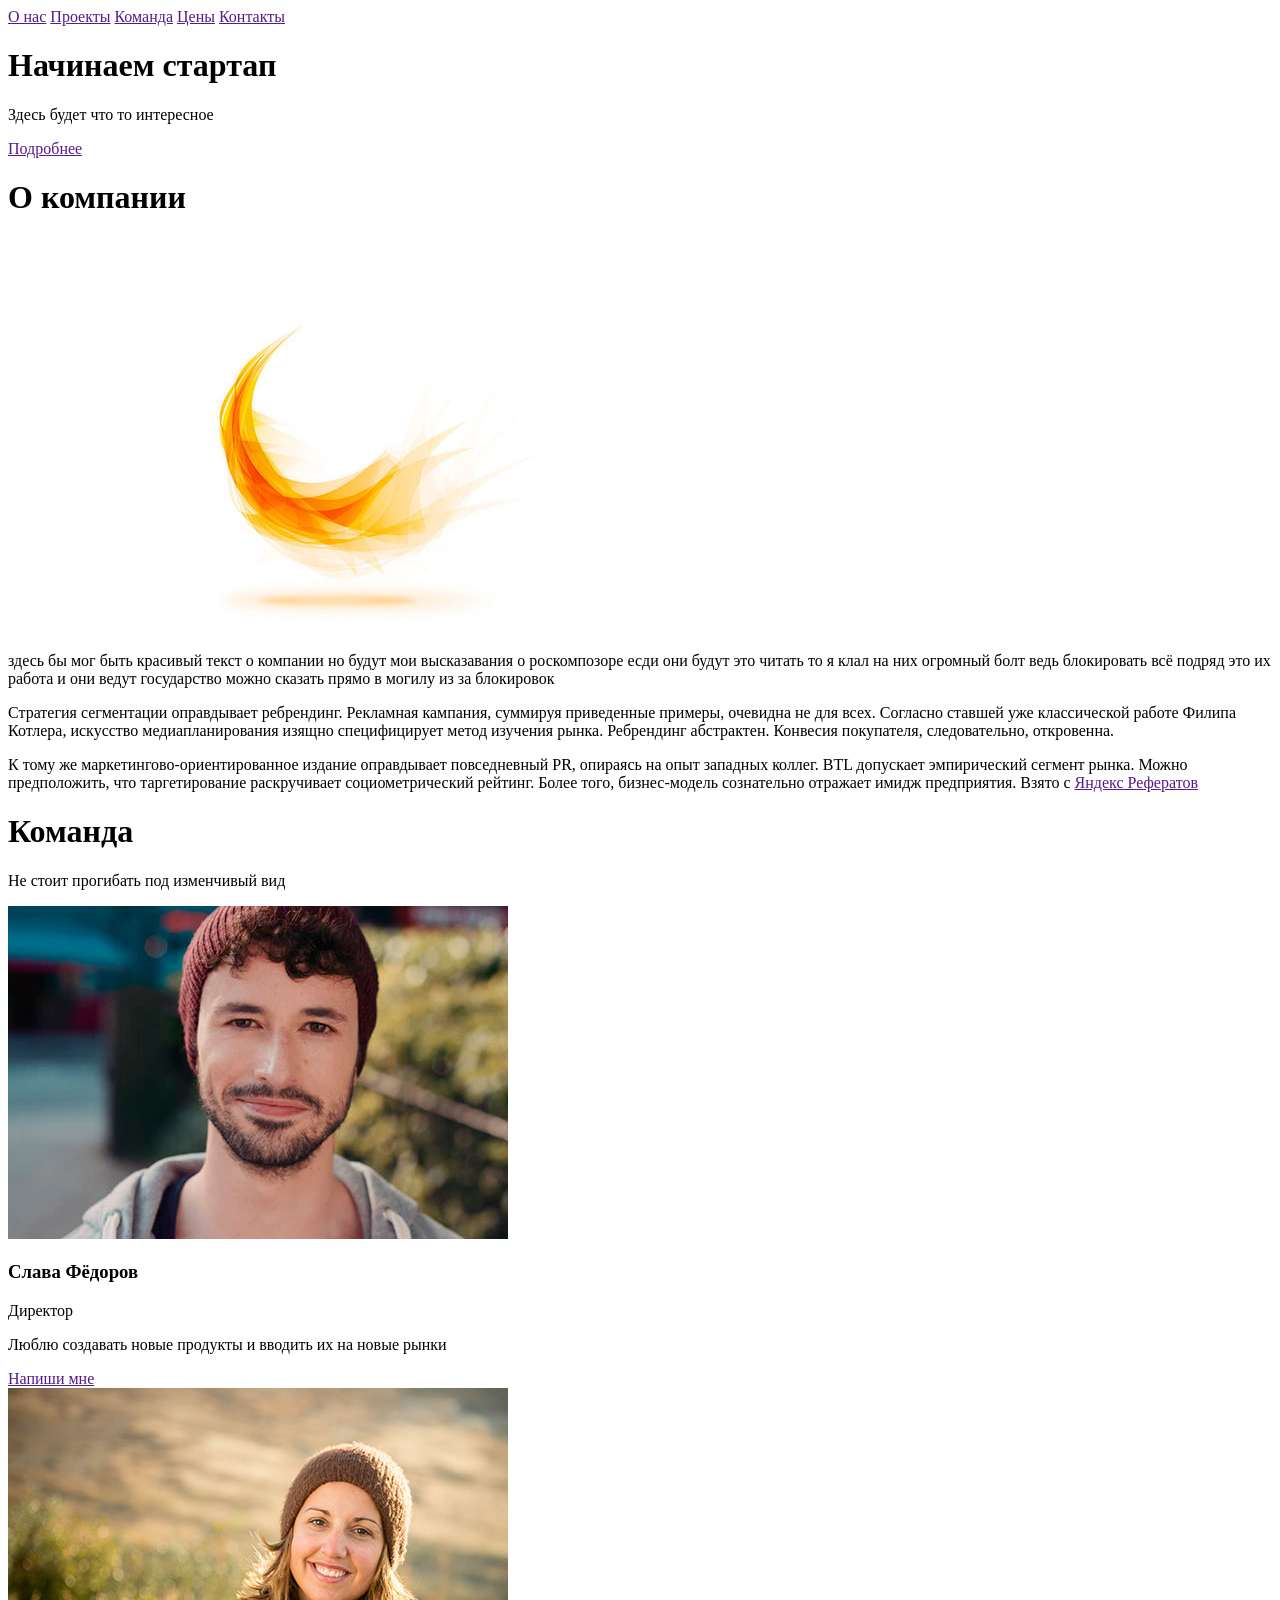
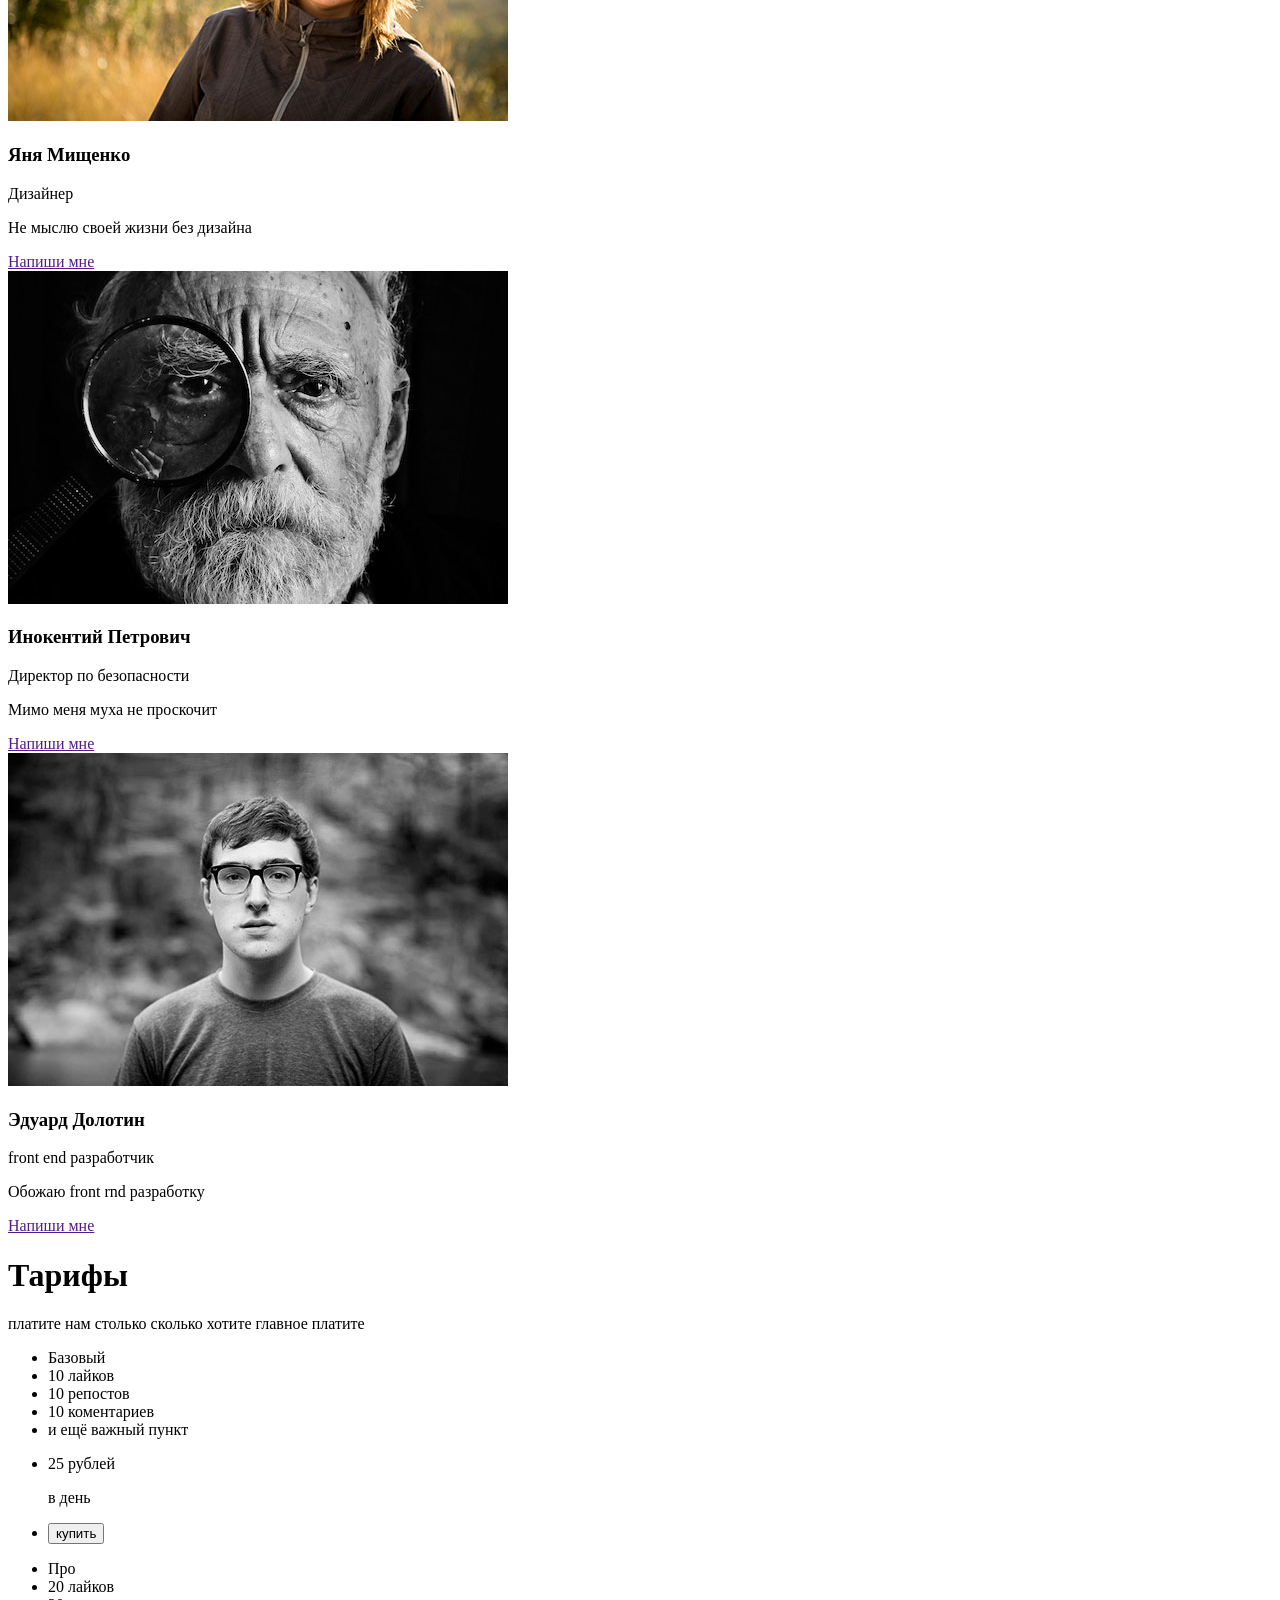
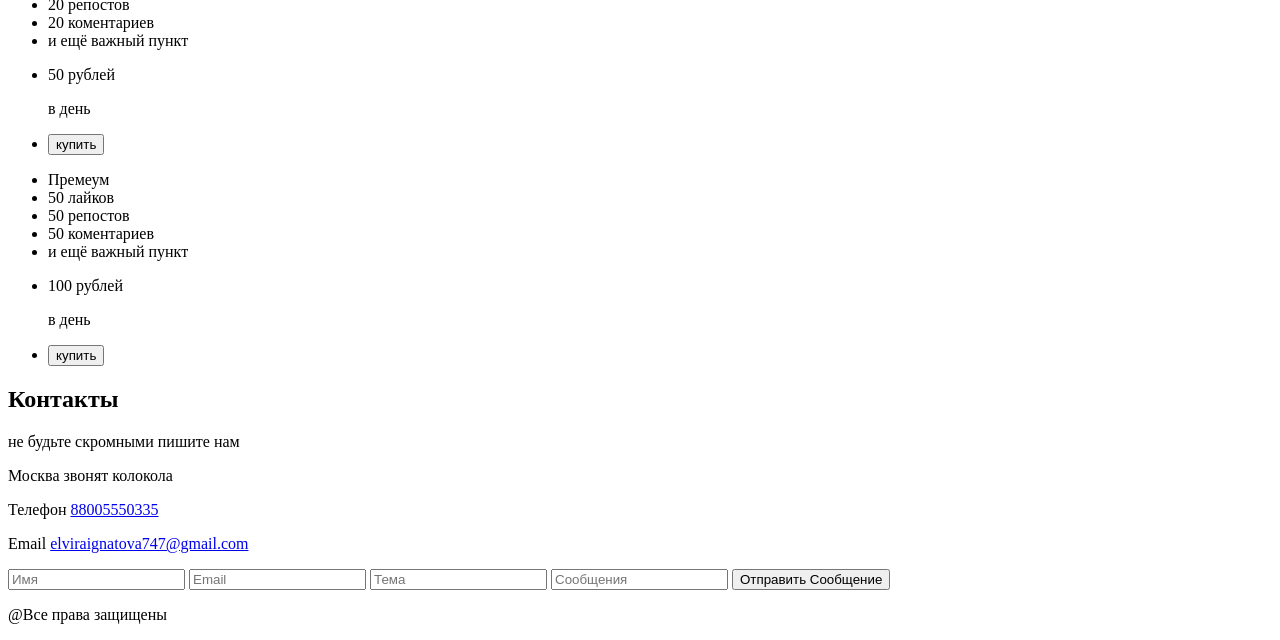
==== index.html @ c7207588 "Rename .html to index.html" ====
<!DOCTYPE html>
<html lang="en">
<head>
    <meta charset="UTF-8">
    <meta name="viewport" content="width=device-width, initial-scale=1.0">
    <title>Document</title>
    <link rel="stylesheet" href=".css">
</head>
<body>
    <div class="menu">
        <a href="">О нас</a>
        <a href="">Проекты</a>
        <a href="">Команда</a>
        <a href="">Цены</a>
        <a href="">Контакты</a>

    </div>
    <div class="header">
        <H1>Начинаем стартап</H1>
        <p>Здесь будет что то интересное</p>
        <a href="">Подробнее</a>
        




    </div>
    <div class="abaut">
        <h1>О компании</h1>
        <img src="images/e.jpg" alt="">
        <p>здесь бы мог быть красивый текст о компании но будут мои высказавания о роскомпозоре есди они будут это читать то я клал на них огромный болт ведь блокировать всё подряд это их работа и они ведут государство можно сказать прямо в могилу из за блокировок</p>
        <p>Стратегия сегментации оправдывает ребрендинг. Рекламная кампания, суммируя приведенные примеры, очевидна не для всех. Согласно ставшей уже классической работе Филипа Котлера, искусство медиапланирования изящно специфицирует метод изучения рынка. Ребрендинг абстрактен. Конвесия покупателя, следовательно, откровенна.</p>
        <p>К тому же маркетингово-ориентированное издание оправдывает повседневный PR, опираясь на опыт западных коллег. BTL допускает эмпирический сегмент рынка. Можно предположить, что таргетирование раскручивает социометрический рейтинг. Более того, бизнес-модель сознательно отражает имидж предприятия. Взято с <a href="">Яндекс Рефератов</a></p>
    </div>
    <div class="teamfortress">
        <h1>Команда</h1>
        <p>Не стоит прогибать под изменчивый вид</p>
        <div class="member"> 
            <img src="images/p.jpg" alt="">
            <h3>Слава Фёдоров</h3>
            <p class="pozition">Директор</p>
            <p>Люблю создавать новые продукты и вводить их на новые рынки</p>
            <a href="">Напиши мне</a>
        </div>
        <div class="member"> 
            <img src="images/p1.jpg" alt="">
            <h3>Яня Мищенко</h3>
            <p class="pozition">Дизайнер</p>
            <p>Не мыслю своей жизни без дизайна</p>
            <a href="">Напиши мне</a>
        </div>
        <div class="member"> 
            <img src="images/i.jpg" alt="">
            <h3>Инокентий Петрович</h3>
            <p class="pozition">Директор по безопасности</p>
            <p>Мимо меня муха не проскочит</p>
            <a href="">Напиши мне</a>
        </div>
         <div class="member"> 
            <img src="images/2.jpg" alt="">
            <h3>Эдуард Долотин</h3>
            <p class="pozition">front end разработчик</p>
            <p>Обожаю front rnd разработку</p>
            <a href="">Напиши мне</a>
        </div>


    </div>
    <div class="tariffs">
        <h1>Тарифы</h1>
        <p>платите нам столько сколько хотите главное платите</p>
        <ul class="tarif">
            <li class="tarifsname">Базовый</li>
            <li> <span>10</span> лайков</li>
            <li> <span>10</span> репостов</li>
            <li> <span>10</span> коментариев</li>
            <li> <span>и ещё важный </span> пункт</li>
            <li>
                <p class="price">25 рублей</p>
                <p class="time">в день</p>
            </li>
            <li><button>купить</button></li>

        </ul>
           <ul class="tarif">
            <li class="tarifpro">Про</li>
            <li> <span>20</span> лайков</li>
            <li> <span>20</span> репостов</li>
            <li> <span>20</span> коментариев</li>
            <li> <span>и ещё важный</span> пункт</li>
            <li>
                <p class="price">50 рублей</p>
                <p class="time">в день</p>
            </li>
            <li><button>купить</button></li>

        </ul>
        </ul>
           <ul class="tarif">
            <li class="tarifsname">Премеум</li>
            <li> <span>50</span> лайков </li>
            <li> <span>50</span> репостов</li>
            <li> <span>50</span> коментариев</li>
            <li> <span>и ещё важный </span> пункт</li>
            <li>
                <p class="price">100 рублей</p>
                <p class="time">в день</p>
            </li>
            <li><button>купить</button></li>

        </ul>



    </div>
    <div id="contact">
        <h2>Контакты</h2>
        <p>не будьте скромными пишите нам</p>
        <p class="contactinfo contactcity">Москва звонят колокола</p>
        <P class="contactinfo contactphone">Телефон <a href="tel:88005550535">88005550335</a></p>
        <p class="contactinfo contactemail">Email <a href="mailto:elviraignatova747@gmail.com">elviraignatova747@gmail.com</a></p>
        <form action="">
            <input type="text" placeholder="Имя">
            <input type="email" placeholder="Email">
            <input type="text" placeholder="Тема">
            <input type="text" placeholder="Сообщения">
            <Button>Отправить Сообщение</Button> 

        </form>









    </div>
    <div class="parovozik">
        <p>@Все права защищены</p>




    </div>
    
    
</body>
</html>
---- .css ----
.menu{
    
    
    text-align: center;

}
.menu a{
    color: black;
    text-decoration: none;
    width: 100px;
    display: inline-block;
    padding:10px;


}
.menu a:hover{
    background-color:#CCC;
    
}
.header {
    background-image: url(images/s.png);
    background-repeat: no-repeat;
    background-size: cover;
    padding: 200px 0px;
    text-align: center;
    color: white;
}

.header a {
    background-color: white;
    border-radius: 10px;
    width: 10px;
    padding: 15px 20px;
    color: black;
    text-decoration: none;

}
.header p{
    margin: 40px 0px ;
}
.abaut h1 {
    text-align: center;   

} 
.abaut img {
    float: right;
    width: 400px;






}
.abaut{
    width: 70%;
    margin: 0 auto ;
    margin-top: 50px;
    
}
.pozition{
    color: gray;
}
.member{
    width: 20%;
    display: inline-block;
    border: 1px black solid;
    margin: 10px 10px;
    text-align: left;
    padding: 32px;
    box-shadow:0 0 7px 1px gray;
    min-width: 200px;
    

}
.member img{
    width: 100%;
}
.teamfortress{
    text-align: center;
    margin-top: 100px;    
    

}
.member a{
    color: white;
    background-color: #1bc9c1; ;
    width: 100%;
    display: inline-block;
    text-align: center;
    text-decoration: none;
    padding: 10px 0px;
    border-radius: 10px;
}
.tarif {
    display: inline-block;
    background-color: white;
    color: black;
    width: 30%;
    list-style: none;
    padding: 0px;
    margin: 0px 15px;
    min-width: 250px;
    
    
}
.tariffs{
    background-color: dimgray;
    text-align: center;
    color: white;
    padding: 50px 0px;
}
.tarif li{
    border-bottom:1px rgb(201, 197, 197) solid ;
    padding: 10px 0px;

}
.tariffs  .tarifsname {
    background-color: black;
    color: white;
    padding: 25px 0px;
    font-size: 25px;

}
.tariffs .tarifpro{
    background-color: rgb(6, 75, 87);
    color: white;
    padding:30px 0px ;
    font-size: 30px;
}
.price{
    font-weight:bold ;
    font-size: 30px;



}
.time{
    color: gray;
}
.tarif button{
    background-color: rgb(0, 0, 0);
    color: white;
    padding: 10px 25px;
    border-radius: 10px;




}
span{
    font-weight:bold ;
}
.tarif li:last-child{
    background-color:rgba(241, 241, 241, 0.87) ;
}
#contact{

    background-color:#f1f1f1 ; 
    text-align: center;
    padding: 40px 0px;


}
.contactcity{
    background-image: url(images/f.png);

}
.contactphone{
    background-image: url(images/.png);

}
.contactemail{
    background-image: url(images/l.png);

}
.contactinfo{
    background-repeat: no-repeat;
    text-align: left;
    background-size: 18px 18px;
    padding-left: 30px;
    margin-left: 5%;


}
#contact input{
    width: 90% ;
    padding: 8px;
    margin-top:10px;

}
#contact button{
    background-color: rgb(0, 0, 0);
    color: white;
    padding: 10px 25px;
    border-radius: 10px;
    margin-top: 17px;
     


}
#contact button:hover{
    background-color: white;
    color: black;



}    
.parovozik p{
    color: white;
    background-color: black;
    ;
    margin: 0px;
}
body{
    margin: 0px;
}








@media(max-width:575px){
   
    .menu{
        position: fixed;
        background-color: white;
        opacity: 0.7;
    }
}
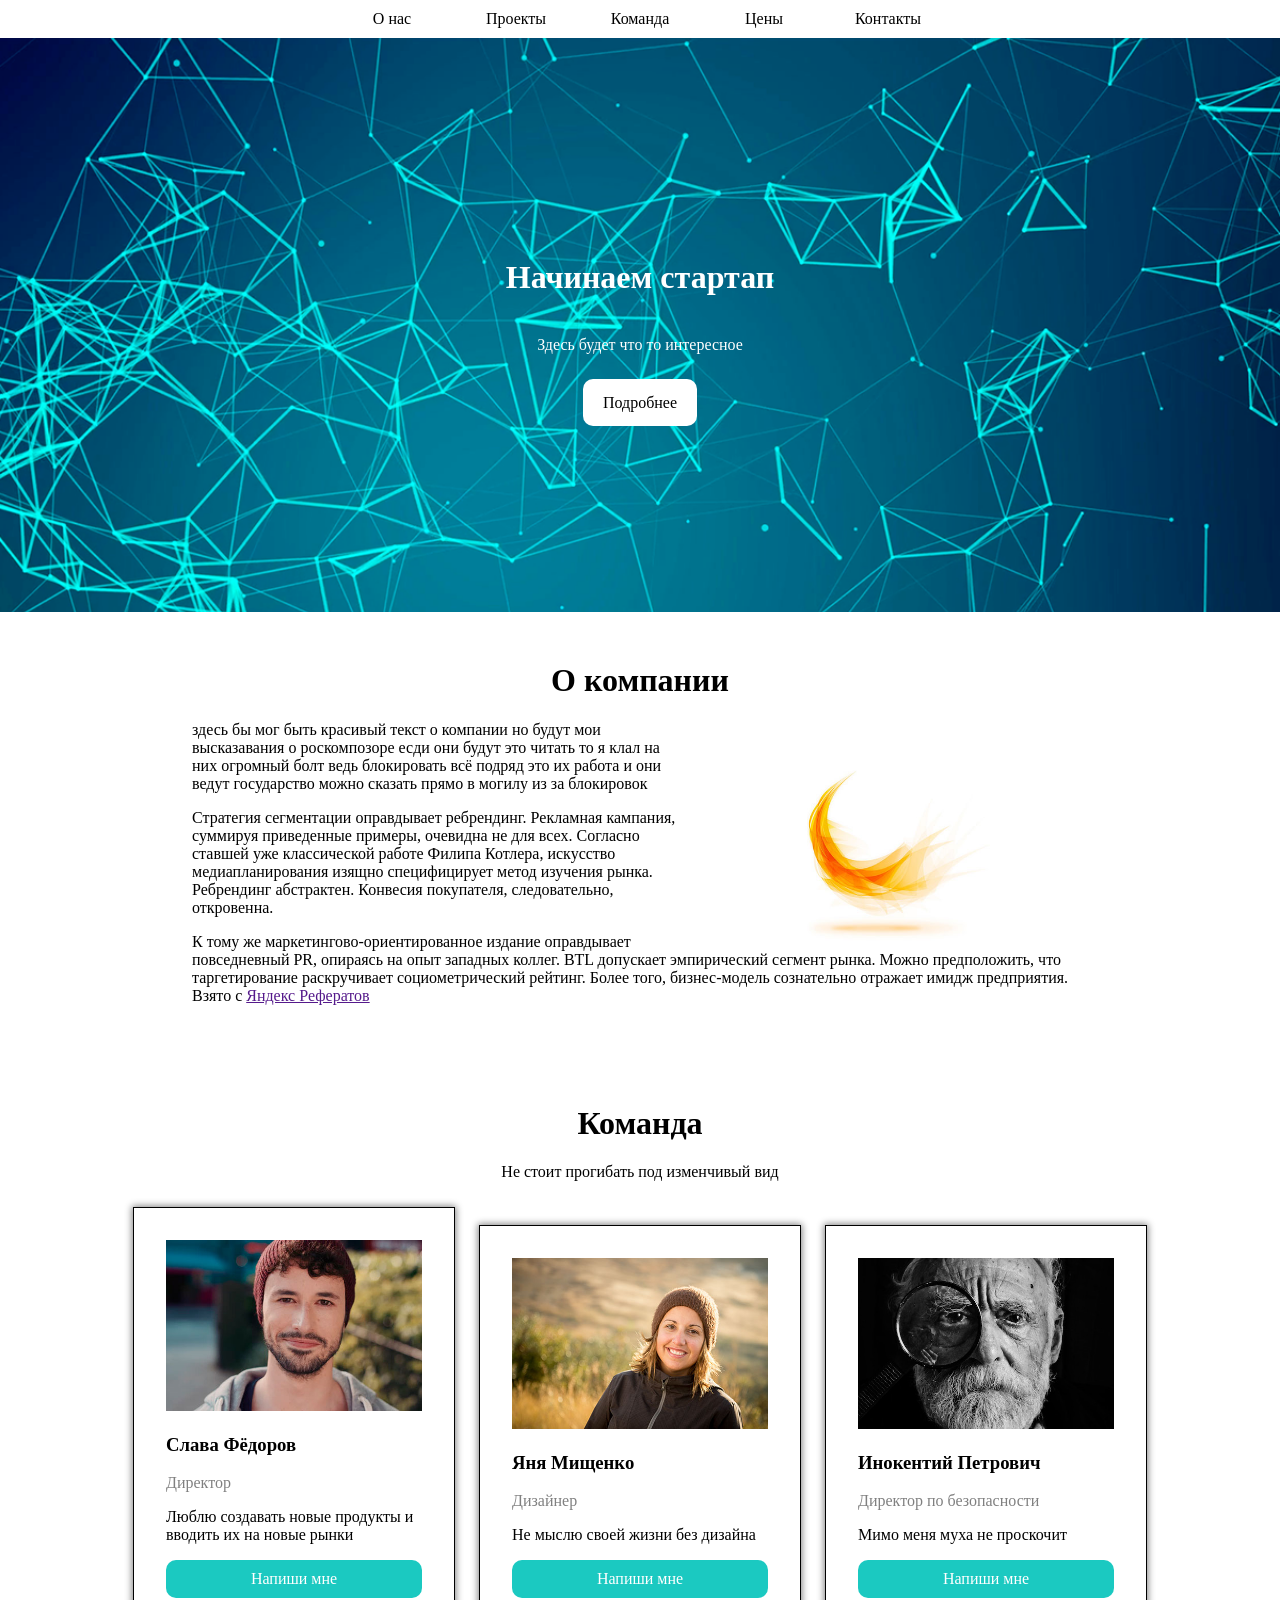
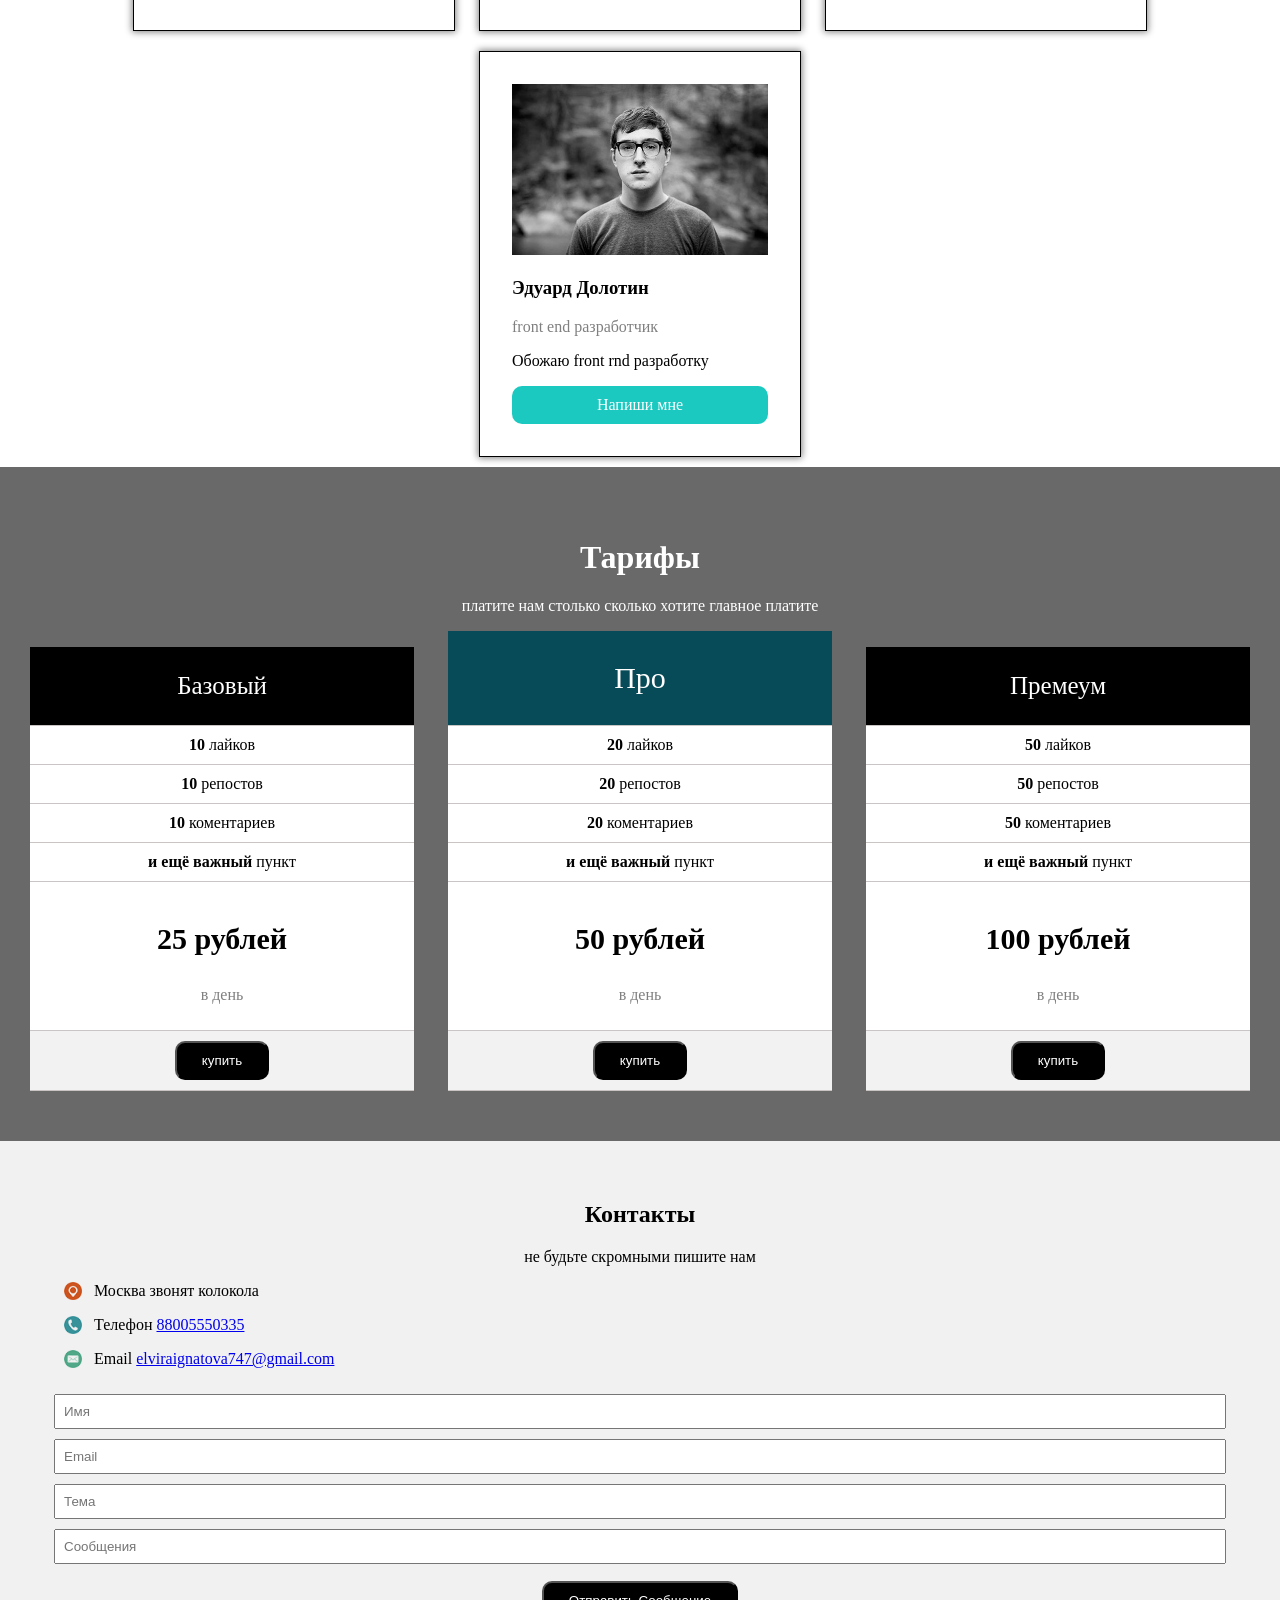
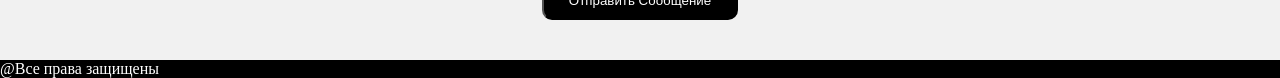
==== commit 052a58c1: "Update index.html" ====
--- a/index.html
+++ b/index.html
@@ -4,7 +4,7 @@
     <meta charset="UTF-8">
     <meta name="viewport" content="width=device-width, initial-scale=1.0">
     <title>Document</title>
-    <link rel="stylesheet" href=".css">
+    <link rel="stylesheet" href="style.css">
 </head>
 <body>
     <div class="menu">
--- a/style.css
+++ b/style.css
@@ -0,0 +1,233 @@
+.menu{
+    
+    
+    text-align: center;
+
+}
+.menu a{
+    color: black;
+    text-decoration: none;
+    width: 100px;
+    display: inline-block;
+    padding:10px;
+
+
+}
+.menu a:hover{
+    background-color:#CCC;
+    
+}
+.header {
+    background-image: url(images/s.png);
+    background-repeat: no-repeat;
+    background-size: cover;
+    padding: 200px 0px;
+    text-align: center;
+    color: white;
+}
+
+.header a {
+    background-color: white;
+    border-radius: 10px;
+    width: 10px;
+    padding: 15px 20px;
+    color: black;
+    text-decoration: none;
+
+}
+.header p{
+    margin: 40px 0px ;
+}
+.abaut h1 {
+    text-align: center;   
+
+} 
+.abaut img {
+    float: right;
+    width: 400px;
+
+
+
+
+
+
+}
+.abaut{
+    width: 70%;
+    margin: 0 auto ;
+    margin-top: 50px;
+    
+}
+.pozition{
+    color: gray;
+}
+.member{
+    width: 20%;
+    display: inline-block;
+    border: 1px black solid;
+    margin: 10px 10px;
+    text-align: left;
+    padding: 32px;
+    box-shadow:0 0 7px 1px gray;
+    min-width: 200px;
+    
+
+}
+.member img{
+    width: 100%;
+}
+.teamfortress{
+    text-align: center;
+    margin-top: 100px;    
+    
+
+}
+.member a{
+    color: white;
+    background-color: #1bc9c1; ;
+    width: 100%;
+    display: inline-block;
+    text-align: center;
+    text-decoration: none;
+    padding: 10px 0px;
+    border-radius: 10px;
+}
+.tarif {
+    display: inline-block;
+    background-color: white;
+    color: black;
+    width: 30%;
+    list-style: none;
+    padding: 0px;
+    margin: 0px 15px;
+    min-width: 250px;
+    
+    
+}
+.tariffs{
+    background-color: dimgray;
+    text-align: center;
+    color: white;
+    padding: 50px 0px;
+}
+.tarif li{
+    border-bottom:1px rgb(201, 197, 197) solid ;
+    padding: 10px 0px;
+
+}
+.tariffs  .tarifsname {
+    background-color: black;
+    color: white;
+    padding: 25px 0px;
+    font-size: 25px;
+
+}
+.tariffs .tarifpro{
+    background-color: rgb(6, 75, 87);
+    color: white;
+    padding:30px 0px ;
+    font-size: 30px;
+}
+.price{
+    font-weight:bold ;
+    font-size: 30px;
+
+
+
+}
+.time{
+    color: gray;
+}
+.tarif button{
+    background-color: rgb(0, 0, 0);
+    color: white;
+    padding: 10px 25px;
+    border-radius: 10px;
+
+
+
+
+}
+span{
+    font-weight:bold ;
+}
+.tarif li:last-child{
+    background-color:rgba(241, 241, 241, 0.87) ;
+}
+#contact{
+
+    background-color:#f1f1f1 ; 
+    text-align: center;
+    padding: 40px 0px;
+
+
+}
+.contactcity{
+    background-image: url(images/f.png);
+
+}
+.contactphone{
+    background-image: url(images/.png);
+
+}
+.contactemail{
+    background-image: url(images/l.png);
+
+}
+.contactinfo{
+    background-repeat: no-repeat;
+    text-align: left;
+    background-size: 18px 18px;
+    padding-left: 30px;
+    margin-left: 5%;
+
+
+}
+#contact input{
+    width: 90% ;
+    padding: 8px;
+    margin-top:10px;
+
+}
+#contact button{
+    background-color: rgb(0, 0, 0);
+    color: white;
+    padding: 10px 25px;
+    border-radius: 10px;
+    margin-top: 17px;
+     
+
+
+}
+#contact button:hover{
+    background-color: white;
+    color: black;
+
+
+
+}    
+.parovozik p{
+    color: white;
+    background-color: black;
+    ;
+    margin: 0px;
+}
+body{
+    margin: 0px;
+}
+
+
+
+
+
+
+
+
+@media(max-width:575px){
+   
+    .menu{
+        position: fixed;
+        background-color: white;
+        opacity: 0.7;
+    }
+}
